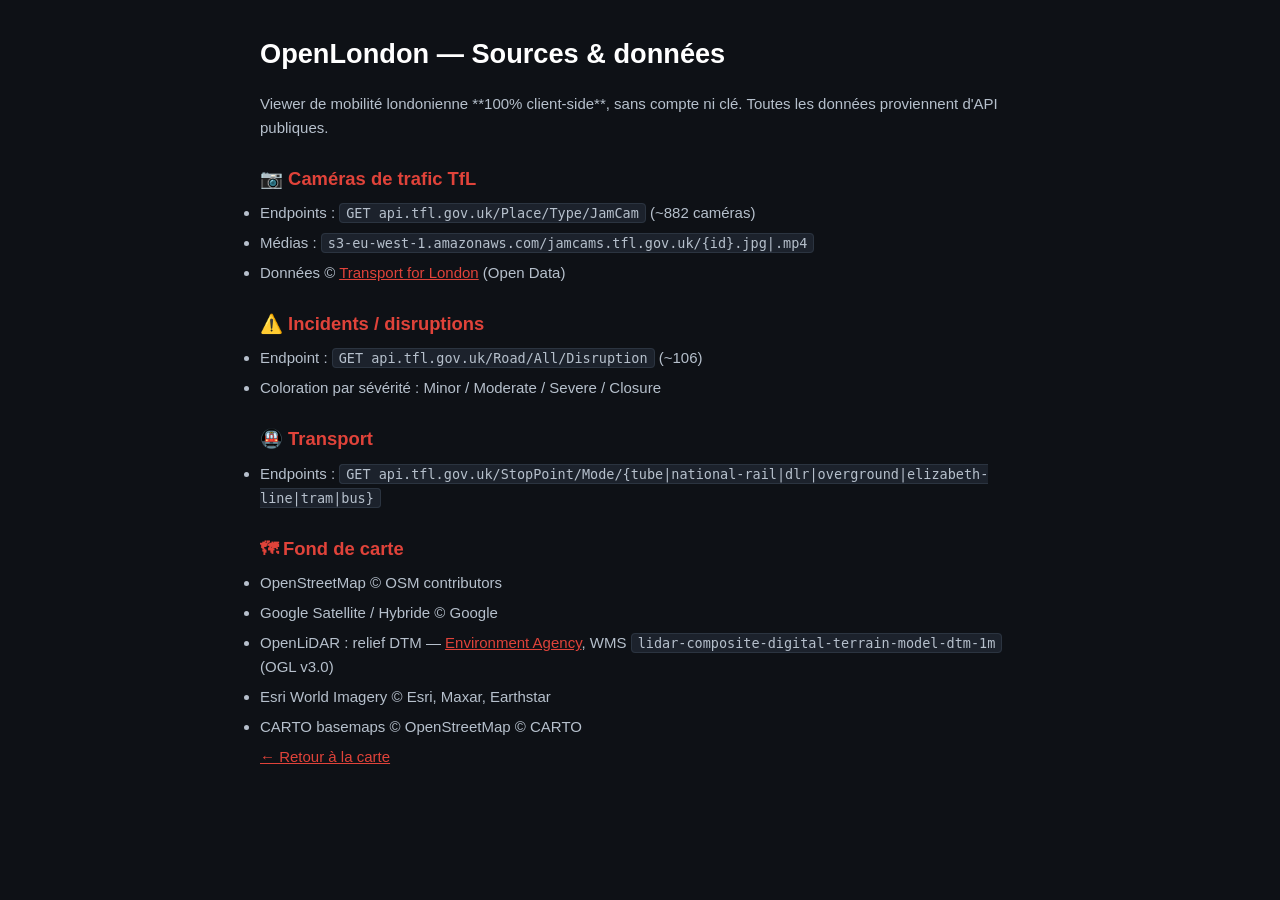
==== data.html @ d691b793 "UI alignée sur tfljamcams + caméras pro + fonds Google/OpenLiDAR Barre du bas (style original) : - B" ====
<!DOCTYPE html>
<html lang="fr">
<head>
  <meta charset="UTF-8">
  <meta name="viewport" content="width=device-width, initial-scale=1.0">
  <title>OpenLondon · Sources & données</title>
  <link rel="stylesheet" href="css/simple.css">
</head>
<body>
<main>
  <h1>OpenLondon — Sources & données</h1>
  <p>Viewer de mobilité londonienne **100% client-side**, sans compte ni clé. Toutes les données proviennent d'API publiques.</p>

  <h2>📷 Caméras de trafic TfL</h2>
  <ul>
    <li>Endpoints : <code>GET api.tfl.gov.uk/Place/Type/JamCam</code> (~882 caméras)</li>
    <li>Médias : <code>s3-eu-west-1.amazonaws.com/jamcams.tfl.gov.uk/{id}.jpg|.mp4</code></li>
    <li>Données © <a href="https://tfl.gov.uk/info-for/open-data-users/" target="_blank" rel="noopener">Transport for London</a> (Open Data)</li>
  </ul>

  <h2>⚠️ Incidents / disruptions</h2>
  <ul>
    <li>Endpoint : <code>GET api.tfl.gov.uk/Road/All/Disruption</code> (~106)</li>
    <li>Coloration par sévérité : Minor / Moderate / Severe / Closure</li>
  </ul>

  <h2>🚇 Transport</h2>
  <ul>
    <li>Endpoints : <code>GET api.tfl.gov.uk/StopPoint/Mode/{tube|national-rail|dlr|overground|elizabeth-line|tram|bus}</code></li>
  </ul>

  <h2>🗺 Fond de carte</h2>
  <ul>
    <li>OpenStreetMap © OSM contributors</li>
    <li>Google Satellite / Hybride © Google</li>
    <li>OpenLiDAR : relief DTM — <a href="https://environment.data.gov.uk/" target="_blank" rel="noopener">Environment Agency</a>, WMS <code>lidar-composite-digital-terrain-model-dtm-1m</code> (OGL v3.0)</li>
    <li>Esri World Imagery © Esri, Maxar, Earthstar</li>
    <li>CARTO basemaps © OpenStreetMap © CARTO</li>
  </ul>

  <p><a href="index.html">← Retour à la carte</a></p>
</main>
</body>
</html>
---- css/simple.css ----
* { margin: 0; padding: 0; box-sizing: border-box; }
body {
  font-family: 'Inter', -apple-system, "Segoe UI", sans-serif;
  background: #0e1116; color: #d0d7de;
  font-size: 15px; line-height: 1.6;
  padding: 32px 16px;
}
main { max-width: 760px; margin: 0 auto; }
h1 { font-size: 1.7rem; margin-bottom: 16px; color: #fff; }
h2 { font-size: 1.15rem; margin: 24px 0 8px; color: #e0433a; }
p, li { margin: 6px 0; color: #b6c0cc; }
code {
  background: #1c222c; border: 1px solid #2b3440;
  padding: 1px 6px; border-radius: 4px; font-size: 0.9em;
}
a { color: #e0433a; }
.badge {
  display: inline-block; background: #e0433a; color: #fff;
  font-size: 11px; font-weight: 600; padding: 2px 8px; border-radius: 10px;
}
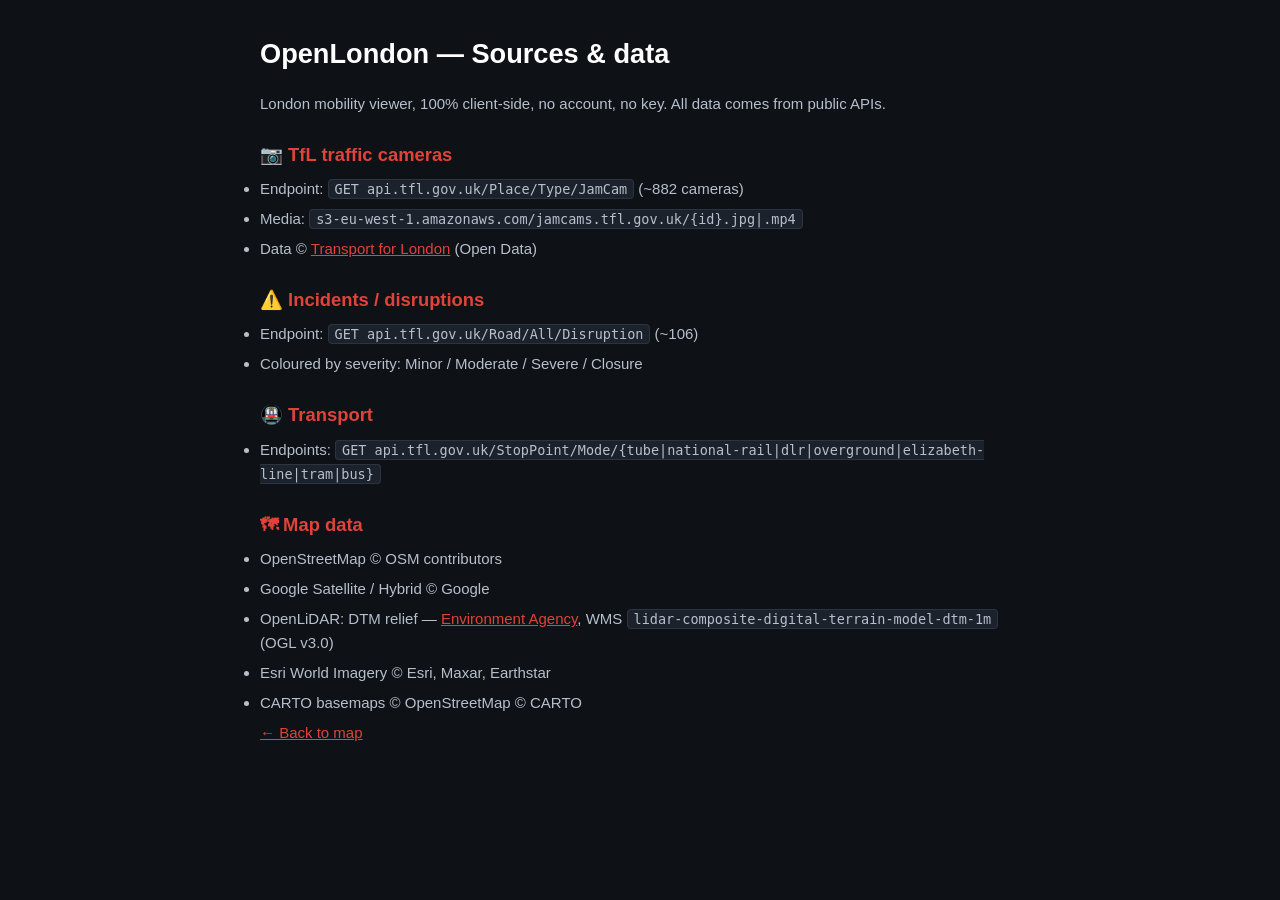
==== commit e0486b52: "i18n: tout le texte en anglais + nettoyage complet des commentaires - index.html/data.html/privacy.h" ====
--- a/data.html
+++ b/data.html
@@ -1,44 +1,44 @@
 <!DOCTYPE html>
-<html lang="fr">
+<html lang="en">
 <head>
   <meta charset="UTF-8">
   <meta name="viewport" content="width=device-width, initial-scale=1.0">
-  <title>OpenLondon · Sources & données</title>
+  <title>OpenLondon · Sources & data</title>
   <link rel="stylesheet" href="css/simple.css">
 </head>
 <body>
 <main>
-  <h1>OpenLondon — Sources & données</h1>
-  <p>Viewer de mobilité londonienne **100% client-side**, sans compte ni clé. Toutes les données proviennent d'API publiques.</p>
+  <h1>OpenLondon — Sources & data</h1>
+  <p>London mobility viewer, 100% client-side, no account, no key. All data comes from public APIs.</p>
 
-  <h2>📷 Caméras de trafic TfL</h2>
+  <h2>📷 TfL traffic cameras</h2>
   <ul>
-    <li>Endpoints : <code>GET api.tfl.gov.uk/Place/Type/JamCam</code> (~882 caméras)</li>
-    <li>Médias : <code>s3-eu-west-1.amazonaws.com/jamcams.tfl.gov.uk/{id}.jpg|.mp4</code></li>
-    <li>Données © <a href="https://tfl.gov.uk/info-for/open-data-users/" target="_blank" rel="noopener">Transport for London</a> (Open Data)</li>
+    <li>Endpoint: <code>GET api.tfl.gov.uk/Place/Type/JamCam</code> (~882 cameras)</li>
+    <li>Media: <code>s3-eu-west-1.amazonaws.com/jamcams.tfl.gov.uk/{id}.jpg|.mp4</code></li>
+    <li>Data © <a href="https://tfl.gov.uk/info-for/open-data-users/" target="_blank" rel="noopener">Transport for London</a> (Open Data)</li>
   </ul>
 
   <h2>⚠️ Incidents / disruptions</h2>
   <ul>
-    <li>Endpoint : <code>GET api.tfl.gov.uk/Road/All/Disruption</code> (~106)</li>
-    <li>Coloration par sévérité : Minor / Moderate / Severe / Closure</li>
+    <li>Endpoint: <code>GET api.tfl.gov.uk/Road/All/Disruption</code> (~106)</li>
+    <li>Coloured by severity: Minor / Moderate / Severe / Closure</li>
   </ul>
 
   <h2>🚇 Transport</h2>
   <ul>
-    <li>Endpoints : <code>GET api.tfl.gov.uk/StopPoint/Mode/{tube|national-rail|dlr|overground|elizabeth-line|tram|bus}</code></li>
+    <li>Endpoints: <code>GET api.tfl.gov.uk/StopPoint/Mode/{tube|national-rail|dlr|overground|elizabeth-line|tram|bus}</code></li>
   </ul>
 
-  <h2>🗺 Fond de carte</h2>
+  <h2>🗺 Map data</h2>
   <ul>
     <li>OpenStreetMap © OSM contributors</li>
-    <li>Google Satellite / Hybride © Google</li>
-    <li>OpenLiDAR : relief DTM — <a href="https://environment.data.gov.uk/" target="_blank" rel="noopener">Environment Agency</a>, WMS <code>lidar-composite-digital-terrain-model-dtm-1m</code> (OGL v3.0)</li>
+    <li>Google Satellite / Hybrid © Google</li>
+    <li>OpenLiDAR: DTM relief — <a href="https://environment.data.gov.uk/" target="_blank" rel="noopener">Environment Agency</a>, WMS <code>lidar-composite-digital-terrain-model-dtm-1m</code> (OGL v3.0)</li>
     <li>Esri World Imagery © Esri, Maxar, Earthstar</li>
     <li>CARTO basemaps © OpenStreetMap © CARTO</li>
   </ul>
 
-  <p><a href="index.html">← Retour à la carte</a></p>
+  <p><a href="index.html">← Back to map</a></p>
 </main>
 </body>
 </html>
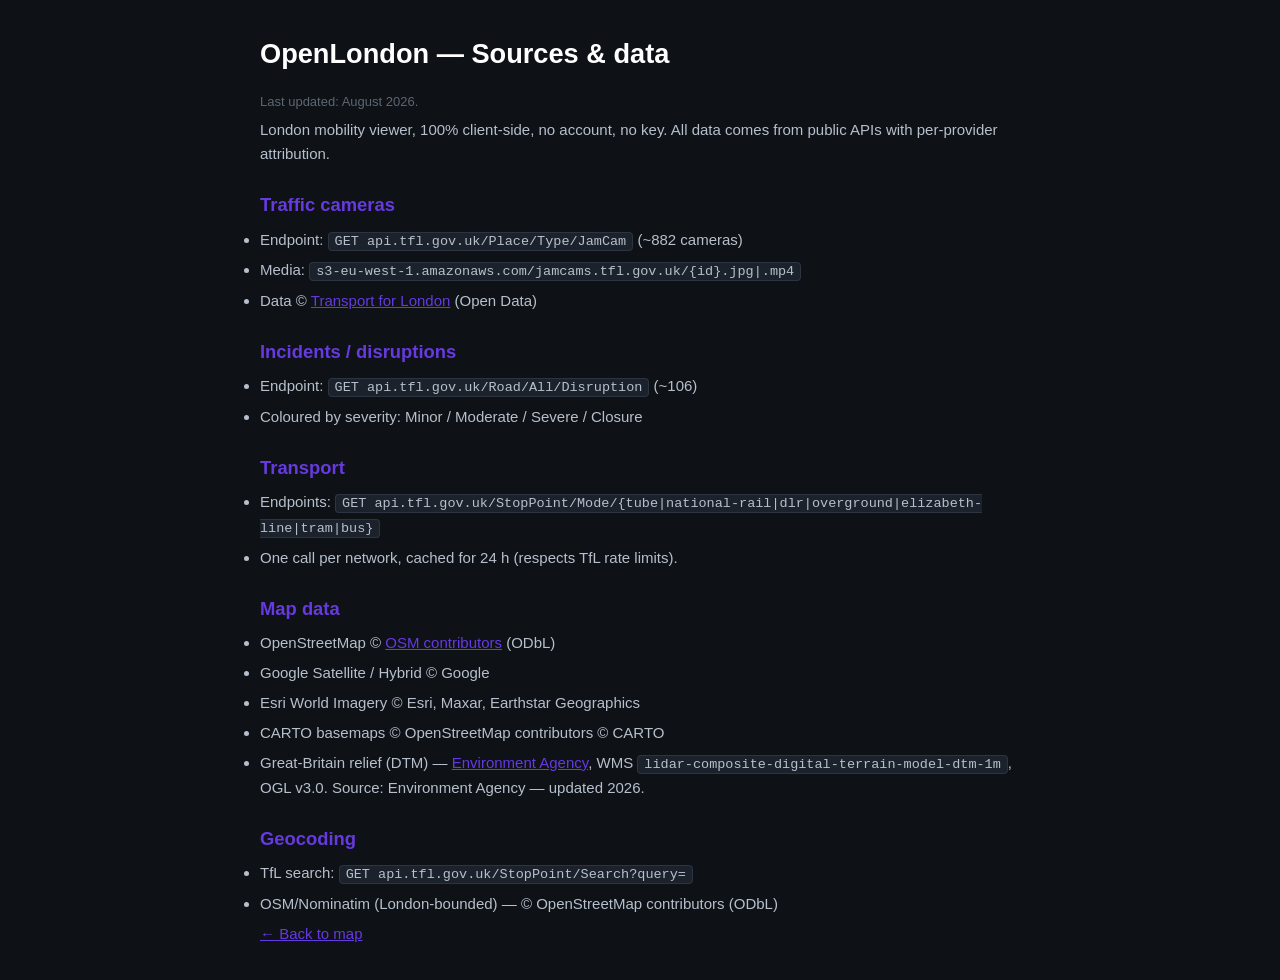
==== commit 0f0c3e2a: "docs: improve Sources & data and Privacy policy pages (no emoji, last-updated date, attribution per " ====
--- a/data.html
+++ b/data.html
@@ -9,36 +9,44 @@
 <body>
 <main>
   <h1>OpenLondon — Sources & data</h1>
-  <p>London mobility viewer, 100% client-side, no account, no key. All data comes from public APIs.</p>
+  <p class="meta">Last updated: August 2026.</p>
+  <p>London mobility viewer, 100% client-side, no account, no key. All data comes from public APIs with per-provider attribution.</p>
 
-  <h2>📷 TfL traffic cameras</h2>
+  <h2>Traffic cameras</h2>
   <ul>
     <li>Endpoint: <code>GET api.tfl.gov.uk/Place/Type/JamCam</code> (~882 cameras)</li>
     <li>Media: <code>s3-eu-west-1.amazonaws.com/jamcams.tfl.gov.uk/{id}.jpg|.mp4</code></li>
     <li>Data © <a href="https://tfl.gov.uk/info-for/open-data-users/" target="_blank" rel="noopener">Transport for London</a> (Open Data)</li>
   </ul>
 
-  <h2>⚠️ Incidents / disruptions</h2>
+  <h2>Incidents / disruptions</h2>
   <ul>
     <li>Endpoint: <code>GET api.tfl.gov.uk/Road/All/Disruption</code> (~106)</li>
     <li>Coloured by severity: Minor / Moderate / Severe / Closure</li>
   </ul>
 
-  <h2>🚇 Transport</h2>
+  <h2>Transport</h2>
   <ul>
     <li>Endpoints: <code>GET api.tfl.gov.uk/StopPoint/Mode/{tube|national-rail|dlr|overground|elizabeth-line|tram|bus}</code></li>
+    <li>One call per network, cached for 24 h (respects TfL rate limits).</li>
   </ul>
 
-  <h2>🗺 Map data</h2>
+  <h2>Map data</h2>
   <ul>
-    <li>OpenStreetMap © OSM contributors</li>
+    <li>OpenStreetMap © <a href="https://www.openstreetmap.org/copyright" target="_blank" rel="noopener">OSM contributors</a> (ODbL)</li>
     <li>Google Satellite / Hybrid © Google</li>
-    <li>OpenLiDAR: DTM relief — <a href="https://environment.data.gov.uk/" target="_blank" rel="noopener">Environment Agency</a>, WMS <code>lidar-composite-digital-terrain-model-dtm-1m</code> (OGL v3.0)</li>
-    <li>Esri World Imagery © Esri, Maxar, Earthstar</li>
-    <li>CARTO basemaps © OpenStreetMap © CARTO</li>
+    <li>Esri World Imagery © Esri, Maxar, Earthstar Geographics</li>
+    <li>CARTO basemaps © OpenStreetMap contributors © CARTO</li>
+    <li>Great-Britain relief (DTM) — <a href="https://environment.data.gov.uk/" target="_blank" rel="noopener">Environment Agency</a>, WMS <code>lidar-composite-digital-terrain-model-dtm-1m</code>, OGL v3.0. Source: Environment Agency — updated 2026.</li>
+  </ul>
+
+  <h2>Geocoding</h2>
+  <ul>
+    <li>TfL search: <code>GET api.tfl.gov.uk/StopPoint/Search?query=</code></li>
+    <li>OSM/Nominatim (London-bounded) — © OpenStreetMap contributors (ODbL)</li>
   </ul>
 
   <p><a href="index.html">← Back to map</a></p>
 </main>
 </body>
-</html>+</html>
--- a/css/simple.css
+++ b/css/simple.css
@@ -7,14 +7,15 @@
 }
 main { max-width: 760px; margin: 0 auto; }
 h1 { font-size: 1.7rem; margin-bottom: 16px; color: #fff; }
-h2 { font-size: 1.15rem; margin: 24px 0 8px; color: #e0433a; }
+h2 { font-size: 1.15rem; margin: 24px 0 8px; color: #663AE0; }
 p, li { margin: 6px 0; color: #b6c0cc; }
 code {
   background: #1c222c; border: 1px solid #2b3440;
   padding: 1px 6px; border-radius: 4px; font-size: 0.9em;
 }
-a { color: #e0433a; }
+a { color: #663AE0; }
 .badge {
-  display: inline-block; background: #e0433a; color: #fff;
+  display: inline-block; background: #663AE0; color: #fff;
   font-size: 11px; font-weight: 600; padding: 2px 8px; border-radius: 10px;
-}+}
+.meta { color: #5b6773; font-size: 13px; }
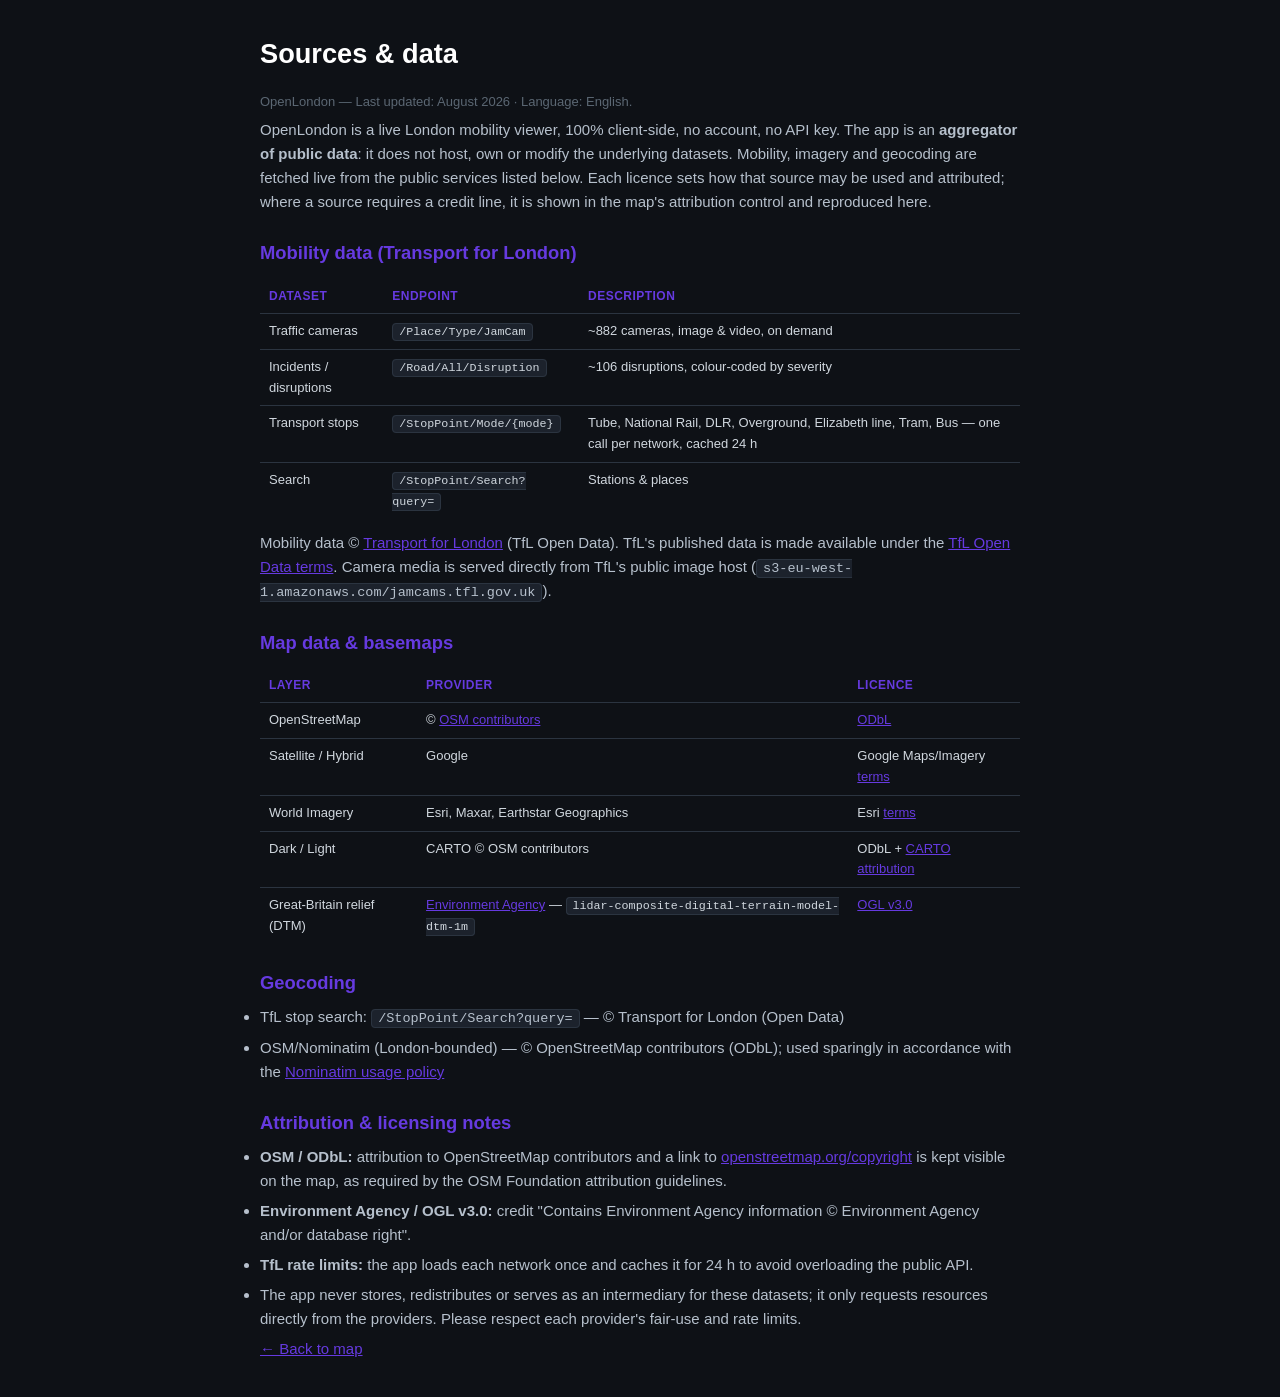
==== commit e7adff09: "docs: professionalize Sources & data and Privacy policy pages (GDPR-structured privacy, provider/lic" ====
--- a/data.html
+++ b/data.html
@@ -8,42 +8,43 @@
 </head>
 <body>
 <main>
-  <h1>OpenLondon — Sources & data</h1>
-  <p class="meta">Last updated: August 2026.</p>
-  <p>London mobility viewer, 100% client-side, no account, no key. All data comes from public APIs with per-provider attribution.</p>
+  <h1>Sources &amp; data</h1>
+  <p class="meta">OpenLondon — Last updated: August 2026 · Language: English.</p>
 
-  <h2>Traffic cameras</h2>
-  <ul>
-    <li>Endpoint: <code>GET api.tfl.gov.uk/Place/Type/JamCam</code> (~882 cameras)</li>
-    <li>Media: <code>s3-eu-west-1.amazonaws.com/jamcams.tfl.gov.uk/{id}.jpg|.mp4</code></li>
-    <li>Data © <a href="https://tfl.gov.uk/info-for/open-data-users/" target="_blank" rel="noopener">Transport for London</a> (Open Data)</li>
-  </ul>
+  <p>OpenLondon is a live London mobility viewer, 100% client-side, no account, no API key. The app is an <strong>aggregator of public data</strong>: it does not host, own or modify the underlying datasets. Mobility, imagery and geocoding are fetched live from the public services listed below. Each licence sets how that source may be used and attributed; where a source requires a credit line, it is shown in the map's attribution control and reproduced here.</p>
 
-  <h2>Incidents / disruptions</h2>
-  <ul>
-    <li>Endpoint: <code>GET api.tfl.gov.uk/Road/All/Disruption</code> (~106)</li>
-    <li>Coloured by severity: Minor / Moderate / Severe / Closure</li>
-  </ul>
+  <h2>Mobility data (Transport for London)</h2>
+  <table>
+    <tr><th>Dataset</th><th>Endpoint</th><th>Description</th></tr>
+    <tr><td>Traffic cameras</td><td><code>/Place/Type/JamCam</code></td><td>~882 cameras, image &amp; video, on demand</td></tr>
+    <tr><td>Incidents / disruptions</td><td><code>/Road/All/Disruption</code></td><td>~106 disruptions, colour-coded by severity</td></tr>
+    <tr><td>Transport stops</td><td><code>/StopPoint/Mode/{mode}</code></td><td>Tube, National Rail, DLR, Overground, Elizabeth line, Tram, Bus — one call per network, cached 24 h</td></tr>
+    <tr><td>Search</td><td><code>/StopPoint/Search?query=</code></td><td>Stations &amp; places</td></tr>
+  </table>
+  <p>Mobility data © <a href="https://tfl.gov.uk/info-for/open-data-users/" target="_blank" rel="noopener">Transport for London</a> (TfL Open Data). TfL's published data is made available under the <a href="https://tfl.gov.uk/info-for/open-data-users/our-open-data" target="_blank" rel="noopener">TfL Open Data terms</a>. Camera media is served directly from TfL's public image host (<code>s3-eu-west-1.amazonaws.com/jamcams.tfl.gov.uk</code>).</p>
 
-  <h2>Transport</h2>
-  <ul>
-    <li>Endpoints: <code>GET api.tfl.gov.uk/StopPoint/Mode/{tube|national-rail|dlr|overground|elizabeth-line|tram|bus}</code></li>
-    <li>One call per network, cached for 24 h (respects TfL rate limits).</li>
-  </ul>
-
-  <h2>Map data</h2>
-  <ul>
-    <li>OpenStreetMap © <a href="https://www.openstreetmap.org/copyright" target="_blank" rel="noopener">OSM contributors</a> (ODbL)</li>
-    <li>Google Satellite / Hybrid © Google</li>
-    <li>Esri World Imagery © Esri, Maxar, Earthstar Geographics</li>
-    <li>CARTO basemaps © OpenStreetMap contributors © CARTO</li>
-    <li>Great-Britain relief (DTM) — <a href="https://environment.data.gov.uk/" target="_blank" rel="noopener">Environment Agency</a>, WMS <code>lidar-composite-digital-terrain-model-dtm-1m</code>, OGL v3.0. Source: Environment Agency — updated 2026.</li>
-  </ul>
+  <h2>Map data &amp; basemaps</h2>
+  <table>
+    <tr><th>Layer</th><th>Provider</th><th>Licence</th></tr>
+    <tr><td>OpenStreetMap</td><td>© <a href="https://www.openstreetmap.org/copyright" target="_blank" rel="noopener">OSM contributors</a></td><td><a href="https://opendatacommons.org/licenses/odbl/" target="_blank" rel="noopener">ODbL</a></td></tr>
+    <tr><td>Satellite / Hybrid</td><td>Google</td><td>Google Maps/Imagery <a href="https://www.google.com/permissions/geoguidelines/" target="_blank" rel="noopener">terms</a></td></tr>
+    <tr><td>World Imagery</td><td>Esri, Maxar, Earthstar Geographics</td><td>Esri <a href="https://www.esri.com/en-us/legal/terms" target="_blank" rel="noopener">terms</a></td></tr>
+    <tr><td>Dark / Light</td><td>CARTO © OSM contributors</td><td>ODbL + <a href="https://carto.com/attributions" target="_blank" rel="noopener">CARTO attribution</a></td></tr>
+    <tr><td>Great-Britain relief (DTM)</td><td><a href="https://environment.data.gov.uk/" target="_blank" rel="noopener">Environment Agency</a> — <code>lidar-composite-digital-terrain-model-dtm-1m</code></td><td><a href="https://www.nationalarchives.gov.uk/doc/open-government-licence/version/3/" target="_blank" rel="noopener">OGL v3.0</a></td></tr>
+  </table>
 
   <h2>Geocoding</h2>
   <ul>
-    <li>TfL search: <code>GET api.tfl.gov.uk/StopPoint/Search?query=</code></li>
-    <li>OSM/Nominatim (London-bounded) — © OpenStreetMap contributors (ODbL)</li>
+    <li>TfL stop search: <code>/StopPoint/Search?query=</code> — © Transport for London (Open Data)</li>
+    <li>OSM/Nominatim (London-bounded) — © OpenStreetMap contributors (ODbL); used sparingly in accordance with the <a href="https://operations.osmfoundation.org/policies/nominatim/" target="_blank" rel="noopener">Nominatim usage policy</a></li>
+  </ul>
+
+  <h2>Attribution &amp; licensing notes</h2>
+  <ul>
+    <li><strong>OSM / ODbL:</strong> attribution to OpenStreetMap contributors and a link to <a href="https://www.openstreetmap.org/copyright" target="_blank" rel="noopener">openstreetmap.org/copyright</a> is kept visible on the map, as required by the OSM Foundation attribution guidelines.</li>
+    <li><strong>Environment Agency / OGL v3.0:</strong> credit "Contains Environment Agency information © Environment Agency and/or database right".</li>
+    <li><strong>TfL rate limits:</strong> the app loads each network once and caches it for 24 h to avoid overloading the public API.</li>
+    <li>The app never stores, redistributes or serves as an intermediary for these datasets; it only requests resources directly from the providers. Please respect each provider's fair-use and rate limits.</li>
   </ul>
 
   <p><a href="index.html">← Back to map</a></p>
--- a/css/simple.css
+++ b/css/simple.css
@@ -18,4 +18,11 @@
   display: inline-block; background: #663AE0; color: #fff;
   font-size: 11px; font-weight: 600; padding: 2px 8px; border-radius: 10px;
 }
-.meta { color: #5b6773; font-size: 13px; }+.meta { color: #5b6773; font-size: 13px; }
+h3 { font-size: 1.02rem; margin: 20px 0 6px; color: #fff; }
+table { width: 100%; border-collapse: collapse; margin: 12px 0; font-size: 13px; }
+th, td { text-align: left; padding: 7px 9px; border-bottom: 1px solid #2b3440; vertical-align: top; }
+th { color: #663AE0; font-size: 12px; text-transform: uppercase; letter-spacing: .04em; }
+tr:last-child td { border-bottom: none; }
+small { color: #5b6773; font-size: 12px; }
+.contact { background: #161b22; border: 1px solid #2b3440; border-radius: 8px; padding: 10px 14px; margin-top: 16px; }
